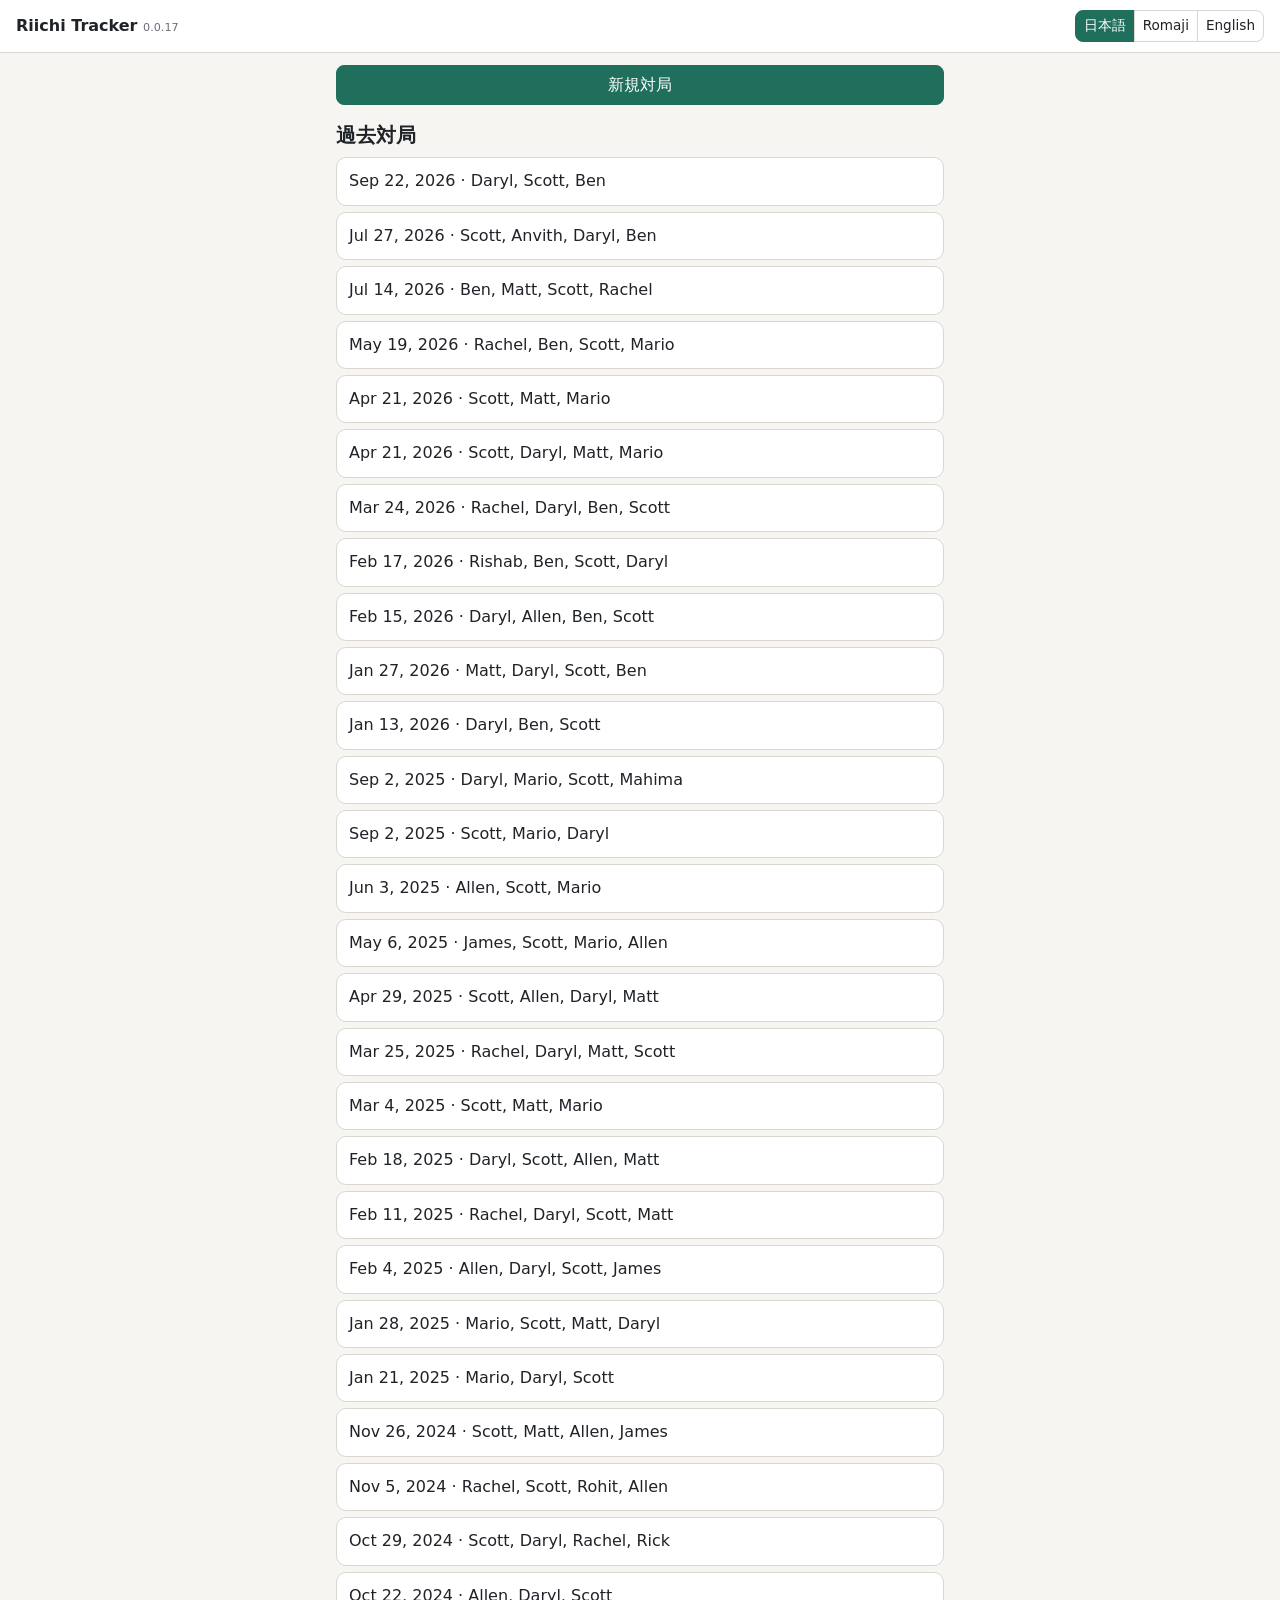
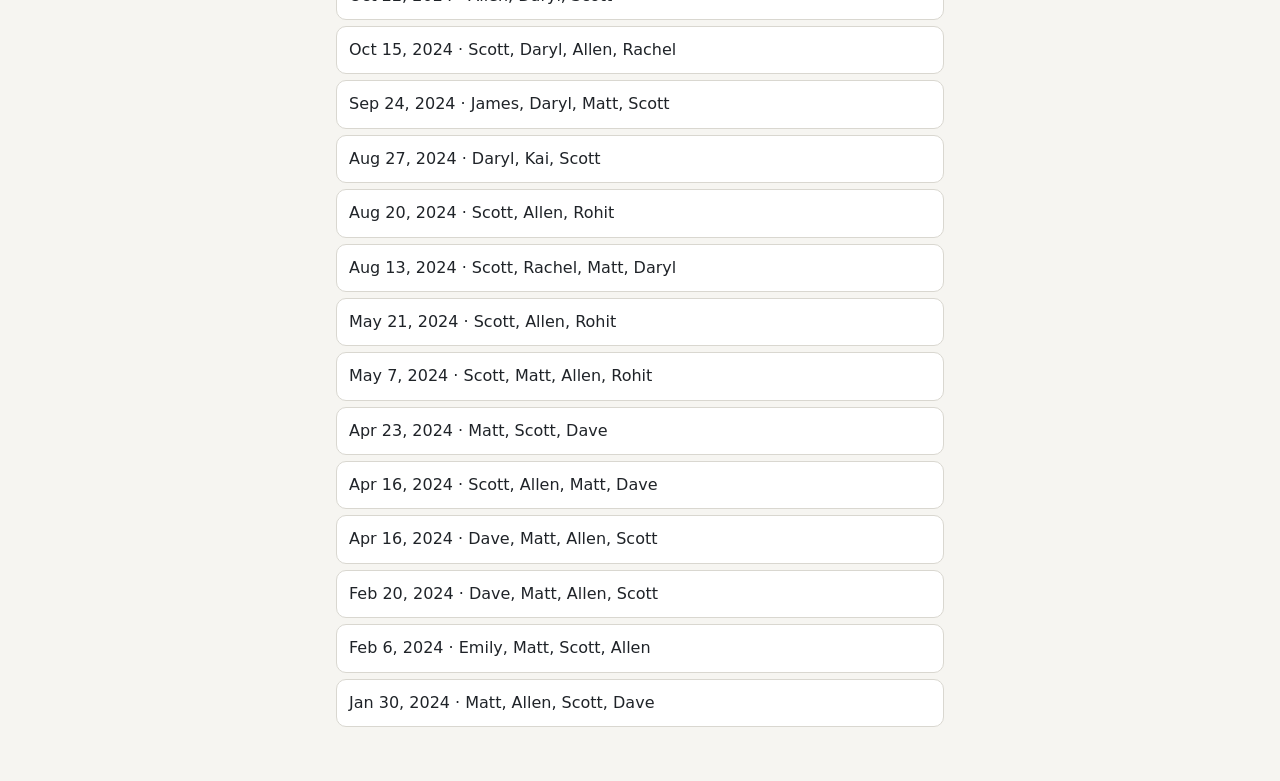
==== index.html @ 2b428d23 "0.0.17: Import past games from MJResults.xlsx" ====
<!DOCTYPE html>
<html lang="en">
<head>
  <meta charset="utf-8">
  <meta name="viewport" content="width=device-width, initial-scale=1">
  <title>Riichi Tracker</title>
  <link rel="stylesheet" href="css/style.css">
</head>
<body>
  <header>
    <a href="#" class="title">Riichi Tracker <span class="version">0.0.17</span></a>
    <div class="language" role="group" aria-label="Language">
      <button data-lang="jp">日本語</button><button data-lang="romaji">Romaji</button><button data-lang="en">English</button>
    </div>
  </header>
  <main id="app"><p class="hint">Loading…</p></main>
  <script type="module" src="js/app.js"></script>
</body>
</html>
---- css/style.css ----
:root {
  --bg: #f6f5f1;
  --card: #ffffff;
  --text: #1f2328;
  --muted: #6a6f76;
  --line: #d9d7d0;
  --accent: #1f6f5c;
  --accent-text: #ffffff;
  --plus: #1a7f37;
  --minus: #c62828;
  --warn-bg: #fff4d6;
  --warn-text: #6b4b00;
  --active: #eceae5;
  --editing: #fdf3c8;
}
@media (prefers-color-scheme: dark) {
  :root {
    --bg: #16181b;
    --card: #202328;
    --text: #e8e6e1;
    --muted: #9a9ea5;
    --line: #363a40;
    --accent: #3fae90;
    --accent-text: #0d1a16;
    --plus: #5cc97a;
    --minus: #ff7b72;
    --warn-bg: #3a3220;
    --warn-text: #f3d68a;
    --active: #2b2f35;
    --editing: #3b3522;
  }
}

* { box-sizing: border-box; }
body { margin: 0; background: var(--bg); color: var(--text); font: 16px/1.4 system-ui, -apple-system, "Hiragino Sans", "Yu Gothic UI", sans-serif; }
header { display: flex; align-items: center; justify-content: space-between; gap: 8px; padding: 10px 16px; border-bottom: 1px solid var(--line); background: var(--card); }
.title { font-weight: 700; color: var(--text); text-decoration: none; }
.title .version { font-size: 0.7rem; font-weight: 400; color: var(--muted); }
main { max-width: 640px; margin: 0 auto; padding: 12px 16px 48px; }
h2 { font-size: 1.25rem; margin: 12px 0 8px; }
h3 { font-size: 1rem; margin: 16px 0 6px; color: var(--muted); }
section { margin-top: 16px; }

button { font: inherit; color: var(--text); background: var(--card); border: 1px solid var(--line); border-radius: 8px; padding: 8px 12px; min-height: 40px; cursor: pointer; }
button.on, button.primary { background: var(--accent); color: var(--accent-text); border-color: var(--accent); }
button:disabled { opacity: 0.45; cursor: default; }
button.small { min-height: 32px; padding: 4px 10px; font-size: 0.9rem; }
button.danger { color: var(--minus); }
button.wide { width: 100%; }
.language button { min-height: 32px; padding: 4px 8px; font-size: 0.85rem; border-radius: 0; margin-left: -1px; }
.language button:first-child { border-radius: 8px 0 0 8px; }
.language button:last-child { border-radius: 0 8px 8px 0; }

input, select, textarea { font: inherit; color: var(--text); background: var(--card); border: 1px solid var(--line); border-radius: 8px; padding: 8px; min-height: 40px; }
input[type="checkbox"] { min-height: 0; width: 20px; height: 20px; }
.field { display: flex; align-items: center; gap: 10px; margin: 8px 0; }
.field > span:first-child { min-width: 72px; color: var(--muted); }
.field input:not([type="checkbox"]), .field select { flex: 1; min-width: 0; }
.field.column { flex-direction: column; align-items: stretch; }
.field.column textarea { width: 100%; }
.check { display: flex; align-items: center; gap: 10px; margin: 10px 0; }
.uma { display: flex; gap: 6px; flex: 1; min-width: 0; }
.uma input { width: 100%; min-width: 0; }
.row { display: flex; gap: 8px; flex-wrap: wrap; margin-top: 12px; }
.row > button { flex: 1; }
.seg { display: flex; flex-wrap: wrap; gap: 6px; flex: 1; }
.seg button { flex: 1 1 auto; }
.title-row { display: flex; align-items: center; justify-content: space-between; gap: 8px; }
.title-row input { min-height: 34px; padding: 4px 8px; }
.row.toggles { margin: 8px 0; }
.shelf { border-top: 1px solid var(--line); border-bottom: 1px solid var(--line); margin: 12px 0; padding: 2px 0; }
.shelf .check input { flex-shrink: 0; }
.shelf .check small { display: block; color: var(--muted); font-size: 0.8rem; }
.shelf summary { cursor: pointer; padding: 8px 0; color: var(--muted); font-weight: 600; }
/* Setup form: a label column and input columns, so every box lines up. */
.setup-grid { display: grid; grid-template-columns: 3.6em 1fr 3.6em 1fr; gap: 6px 8px; align-items: center; }
.setup-grid > span { color: var(--muted); font-size: 0.9rem; }
.setup-grid .wide { grid-column: 2 / -1; }
.setup-grid input { min-width: 0; width: 100%; min-height: 34px; padding: 4px 8px; }
.setup-grid hr { grid-column: 1 / -1; width: 100%; border: none; border-top: 1px solid var(--line); margin: 6px 0; }
.row.toggles .seg { flex-wrap: nowrap; gap: 4px; }
.row.toggles button { white-space: nowrap; padding: 8px 6px; font-size: 0.9rem; }

.card { background: var(--card); border: 1px solid var(--line); border-radius: 12px; padding: 12px; margin: 12px 0; }
.hint { color: var(--muted); font-size: 0.9rem; }
.error { color: var(--minus); min-height: 1em; }
.warning { background: var(--warn-bg); color: var(--warn-text); border-radius: 8px; padding: 10px 12px; }
.banner { display: flex; align-items: center; justify-content: space-between; gap: 8px; background: var(--warn-bg); color: var(--warn-text); border-radius: 8px; padding: 8px 12px; margin: 8px 0; }

.round { display: flex; align-items: center; gap: 10px; font-size: 1.4rem; }
.sticks { display: inline-flex; align-items: center; gap: 4px; font-size: 1rem; color: var(--muted); }
.sticks svg rect { fill: #ffffff; stroke: var(--muted); }

.num { text-align: right; font-variant-numeric: tabular-nums; white-space: nowrap; }
.tiles { display: flex; gap: 6px; }
.tile { flex: 1 1 0; min-width: 0; display: flex; flex-direction: column; gap: 4px; background: color-mix(in srgb, var(--tint) 16%, var(--card)); border: 1px solid var(--line); border-radius: 12px; padding: 8px 6px; }
.tile.highlight { border-color: var(--accent); border-width: 2px; padding: 7px 5px; }
.tile-top { display: flex; justify-content: space-between; align-items: baseline; gap: 4px; font-size: 0.8rem; }
.tile .corner { color: var(--muted); flex-shrink: 0; font-size: 1rem; }
.tile.highlight .corner { color: var(--accent); font-weight: 700; }
.tile-name { font-weight: 600; min-width: 0; overflow: hidden; text-overflow: ellipsis; white-space: nowrap; }
.tile-score { text-align: center; font-size: clamp(1rem, 5vw, 1.6rem); font-weight: 700; font-variant-numeric: tabular-nums; padding: 6px 0; }
.tile-points { text-align: center; font-size: 1.05rem; font-variant-numeric: tabular-nums; }
.plus { color: var(--plus); }
.minus { color: var(--minus); }

ul.games { list-style: none; padding: 0; margin: 0; }
ul.games li a { display: block; padding: 12px; margin: 6px 0; background: var(--card); border: 1px solid var(--line); border-radius: 10px; color: var(--text); text-decoration: none; }

/* Round table: round, winner strip, one column per player. */
table.rounds { width: 100%; border-collapse: collapse; table-layout: fixed; margin: 12px 0; background: var(--card); border: 1px solid var(--line); }
.rounds th, .rounds td { border-bottom: 1px solid var(--line); padding: 6px 2px; text-align: center; vertical-align: middle; }
.rounds thead th { font-size: 0.85rem; overflow: hidden; text-overflow: ellipsis; white-space: nowrap; }
.rounds .rc { width: 3.4em; font-size: 0.85rem; white-space: nowrap; }
.rounds tbody .rc[data-action] { color: var(--accent); cursor: pointer; }
.rounds .strip { width: 6px; padding: 0; }
.rounds td.pc + td.pc { border-left: 1px solid var(--line); }
.rounds svg { width: 28px; height: auto; display: inline-block; vertical-align: middle; }
.rounds svg rect { fill: #ffffff; stroke: var(--muted); }
.rounds .sticks { display: flex; justify-content: center; font-size: 0.75rem; font-weight: 400; gap: 2px; }
.pc .main { font-size: clamp(0.85rem, 3.8vw, 1.1rem); font-weight: 700; font-variant-numeric: tabular-nums; }
.pc .main:not(.plus):not(.minus) { color: var(--muted); font-weight: 400; }
.pc .main.word { font-size: 0.8rem; }
.pc .stk { display: flex; justify-content: center; align-items: center; gap: 3px; font-size: 0.75rem; font-variant-numeric: tabular-nums; }
.pc .stk svg { width: 18px; }

/* Entry row: tap a player's cell to pick them; the riichi toggle sits at the bottom of each cell. */
.entry-row > *, .controls td { background: var(--active); }
.entry-row.editing > *, .controls.editing td { background: var(--editing); }
.entry-row > * { border-top: 2px solid var(--accent); vertical-align: top; }
.pc.tap { cursor: pointer; }
/* The tap area above the riichi toggle, so picking a player doesn't hit the toggle. */
.pc .pick { min-height: 3.6em; }
.pc.win { box-shadow: inset 0 0 0 2px var(--accent); }
.pc.lose { box-shadow: inset 0 0 0 2px var(--minus); }
.pc .tag { font-size: 0.75rem; font-weight: 700; }
.pc.win .tag { color: var(--accent); }
.pc.lose .tag { color: var(--minus); }
button.riichi-toggle { width: 100%; min-height: 30px; margin-top: 4px; padding: 2px; line-height: 0; }
.rounds button.riichi-toggle svg { width: 40px; }
.controls td { text-align: left; padding: 8px; }
.controls .seg { margin-top: 6px; }
.controls .hint { margin: 8px 0 0; }
.value-row { display: flex; flex-wrap: wrap; justify-content: center; align-items: center; gap: 8px 16px; margin-top: 8px; }
.value-row .group { display: flex; flex-wrap: wrap; justify-content: center; align-items: center; gap: 8px; }
.value-row button, .value-row .muted { white-space: nowrap; }
.hint.center { text-align: center; }
.num-field { display: flex; align-items: center; gap: 4px; color: var(--muted); }
.num-field input { width: 3.5em; text-align: center; font-size: 1.1rem; }
.num-field.faded { opacity: 0.45; }
.value-row .muted { color: var(--muted); }
.value-row select { min-width: 0; }

/* Hand entry screen: covers the game screen while a win is entered. */
body.locked { overflow: hidden; }
.overlay { position: fixed; inset: 0; z-index: 10; overflow-y: auto; background: var(--bg); }
.sheet { max-width: 640px; margin: 0 auto; padding: 12px 16px 32px; --tile: min(calc((100vw - 64px) / 15), 36px); }
.sheet-head { display: flex; align-items: center; justify-content: space-between; gap: 8px; margin: 4px 0 10px; }
.sheet-head p { margin: 0; min-width: 0; }
.sheet .tabs { flex: 0 0 auto; flex-wrap: nowrap; gap: 0; }
.sheet .tabs button { border-radius: 0; margin-left: -1px; white-space: nowrap; }
.sheet .tabs button:first-child { border-radius: 8px 0 0 8px; margin-left: 0; }
.sheet .tabs button:last-child { border-radius: 0 8px 8px 0; }
.sheet .hint, .sheet .error { margin: 8px 0; }
.sheet .error.center { text-align: center; }

/* A tile picture: the tile face on the tile front. */
.mj { display: inline-block; width: var(--tile); aspect-ratio: 3 / 4; min-height: 0; padding: 0; margin: 0; border: none; border-radius: 3px;
  background: #fbfaf6 url(../tiles/Front.svg) center / 100% 100% no-repeat; box-shadow: 0 0 0 1px #b9b5aa; line-height: 0; flex: none;
  user-select: none; -webkit-user-select: none; -webkit-touch-callout: none; touch-action: manipulation; }
.mj img { pointer-events: none; }
.mj.back { background: #1f5c3a; box-shadow: 0 0 0 1px #143d27; }
.mj img { width: 100%; height: 100%; object-fit: contain; }
button.mj:disabled { opacity: 0.25; }
button.mj.faded { opacity: 0.35; }
.hand-row { display: flex; flex-wrap: wrap; align-items: flex-end; gap: 4px 2px; min-height: calc(var(--tile) * 4 / 3); margin: 6px 0; }
.win-gap { width: calc(var(--tile) / 2); }
.meld { display: inline-flex; align-items: flex-end; gap: 1px; margin-right: 10px; }
.meld button.x { min-height: 0; padding: 2px 6px; margin-left: 4px; font-size: 0.8rem; align-self: center; }
.ind-row { display: flex; flex-wrap: wrap; align-items: center; gap: 4px 16px; min-height: calc(var(--tile) * 4 / 3 + 4px); margin: 4px 0; }
.ind { display: inline-flex; align-items: center; gap: 2px; }
.ind-row button.small { min-width: 36px; margin-right: 4px; }
.ind-row .muted { color: var(--muted); font-size: 0.85rem; margin-right: 6px; }
.ind-row > span:not([class]) { min-width: 1.5em; text-align: center; }
.sheet .modes { display: flex; flex-wrap: wrap; justify-content: center; gap: 4px; margin: 10px 0 6px; }
.sheet .modes button { flex: 0 1 auto; padding: 6px 12px; }
.sheet .toggles { display: grid; grid-template-columns: repeat(auto-fill, minmax(8.5em, 1fr)); gap: 4px; margin: 10px 0 6px; }
.sheet .modes button, .sheet .toggles button { min-height: 34px; font-size: 0.9rem; }
.sheet .toggles button { padding: 6px 4px; }
.picker { display: flex; flex-direction: column; gap: 6px; --tile: min(calc((100vw - 76px) / 10), 44px); }
.picker-row { display: flex; justify-content: center; gap: 4px; }
.picker-row .mj:last-child:nth-child(10) { margin-left: 6px; }
ul.yaku { list-style: none; padding: 0; margin: 12px 0 4px; }
ul.yaku li { display: flex; justify-content: space-between; padding: 3px 0; border-bottom: 1px solid var(--line); }
.total { text-align: center; font-weight: 700; margin: 6px 0; }
table.rounds.preview { margin-top: 14px; }
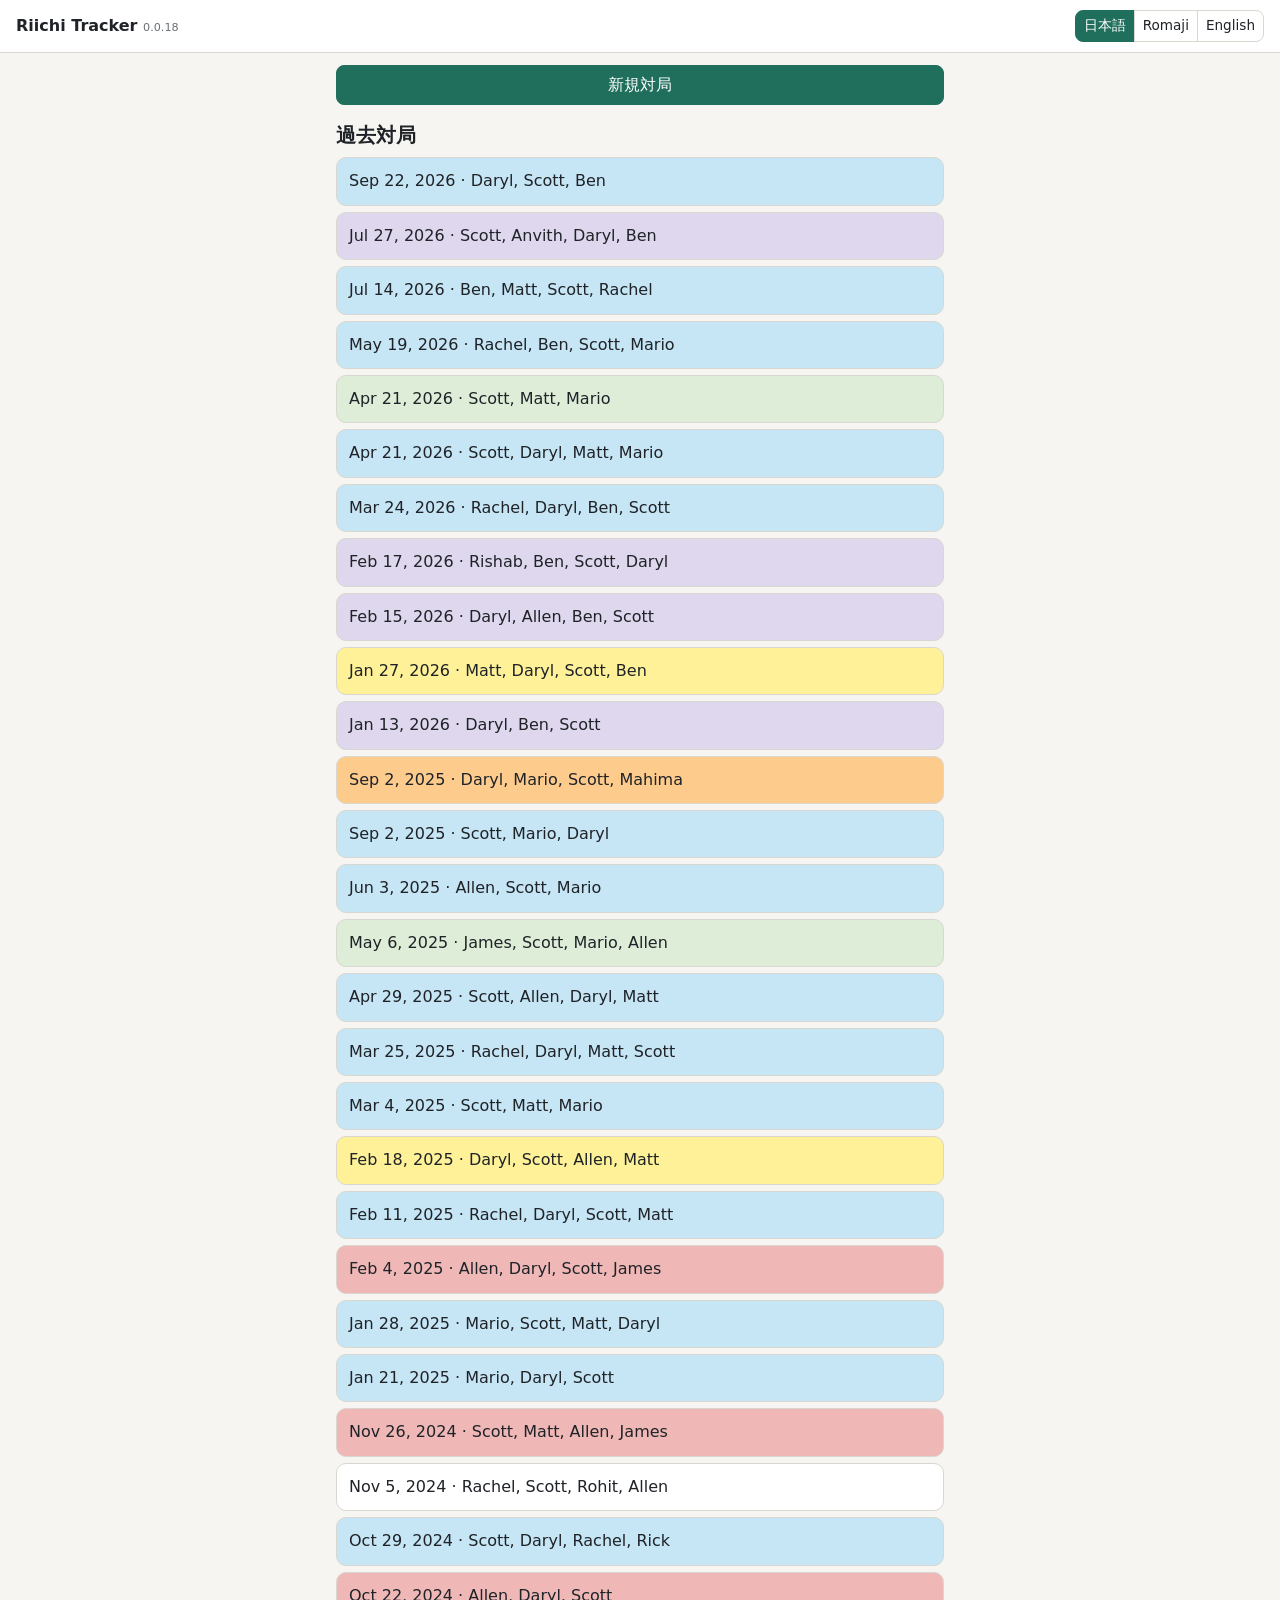
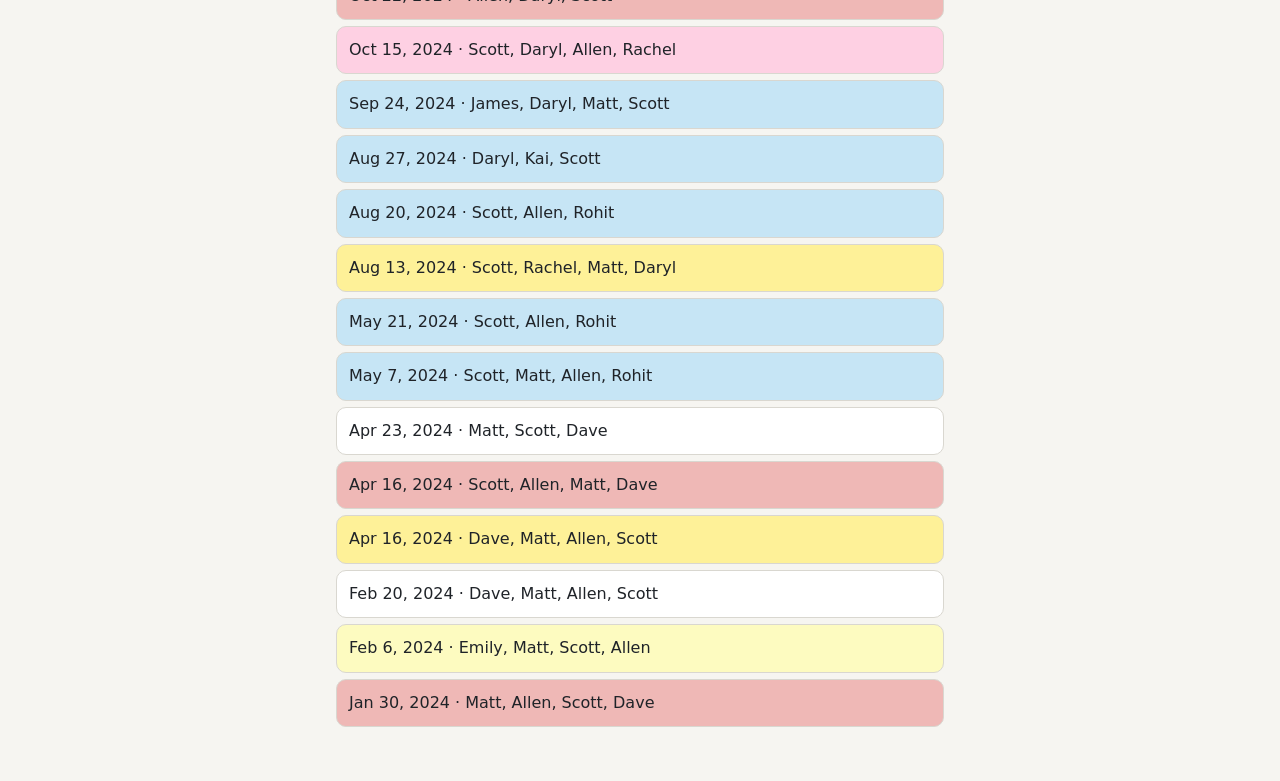
==== commit 7e6a24e5: "0.0.18: Tint past games with the winner's color" ====
--- a/index.html
+++ b/index.html
@@ -8,7 +8,7 @@
 </head>
 <body>
   <header>
-    <a href="#" class="title">Riichi Tracker <span class="version">0.0.17</span></a>
+    <a href="#" class="title">Riichi Tracker <span class="version">0.0.18</span></a>
     <div class="language" role="group" aria-label="Language">
       <button data-lang="jp">日本語</button><button data-lang="romaji">Romaji</button><button data-lang="en">English</button>
     </div>
--- a/css/style.css
+++ b/css/style.css
@@ -105,7 +105,7 @@
 .minus { color: var(--minus); }
 
 ul.games { list-style: none; padding: 0; margin: 0; }
-ul.games li a { display: block; padding: 12px; margin: 6px 0; background: var(--card); border: 1px solid var(--line); border-radius: 10px; color: var(--text); text-decoration: none; }
+ul.games li a { display: block; padding: 12px; margin: 6px 0; background: color-mix(in srgb, var(--tint, var(--card)) var(--mix, 0%), var(--card)); border: 1px solid var(--line); border-radius: 10px; color: var(--text); text-decoration: none; }
 
 /* Round table: round, winner strip, one column per player. */
 table.rounds { width: 100%; border-collapse: collapse; table-layout: fixed; margin: 12px 0; background: var(--card); border: 1px solid var(--line); }
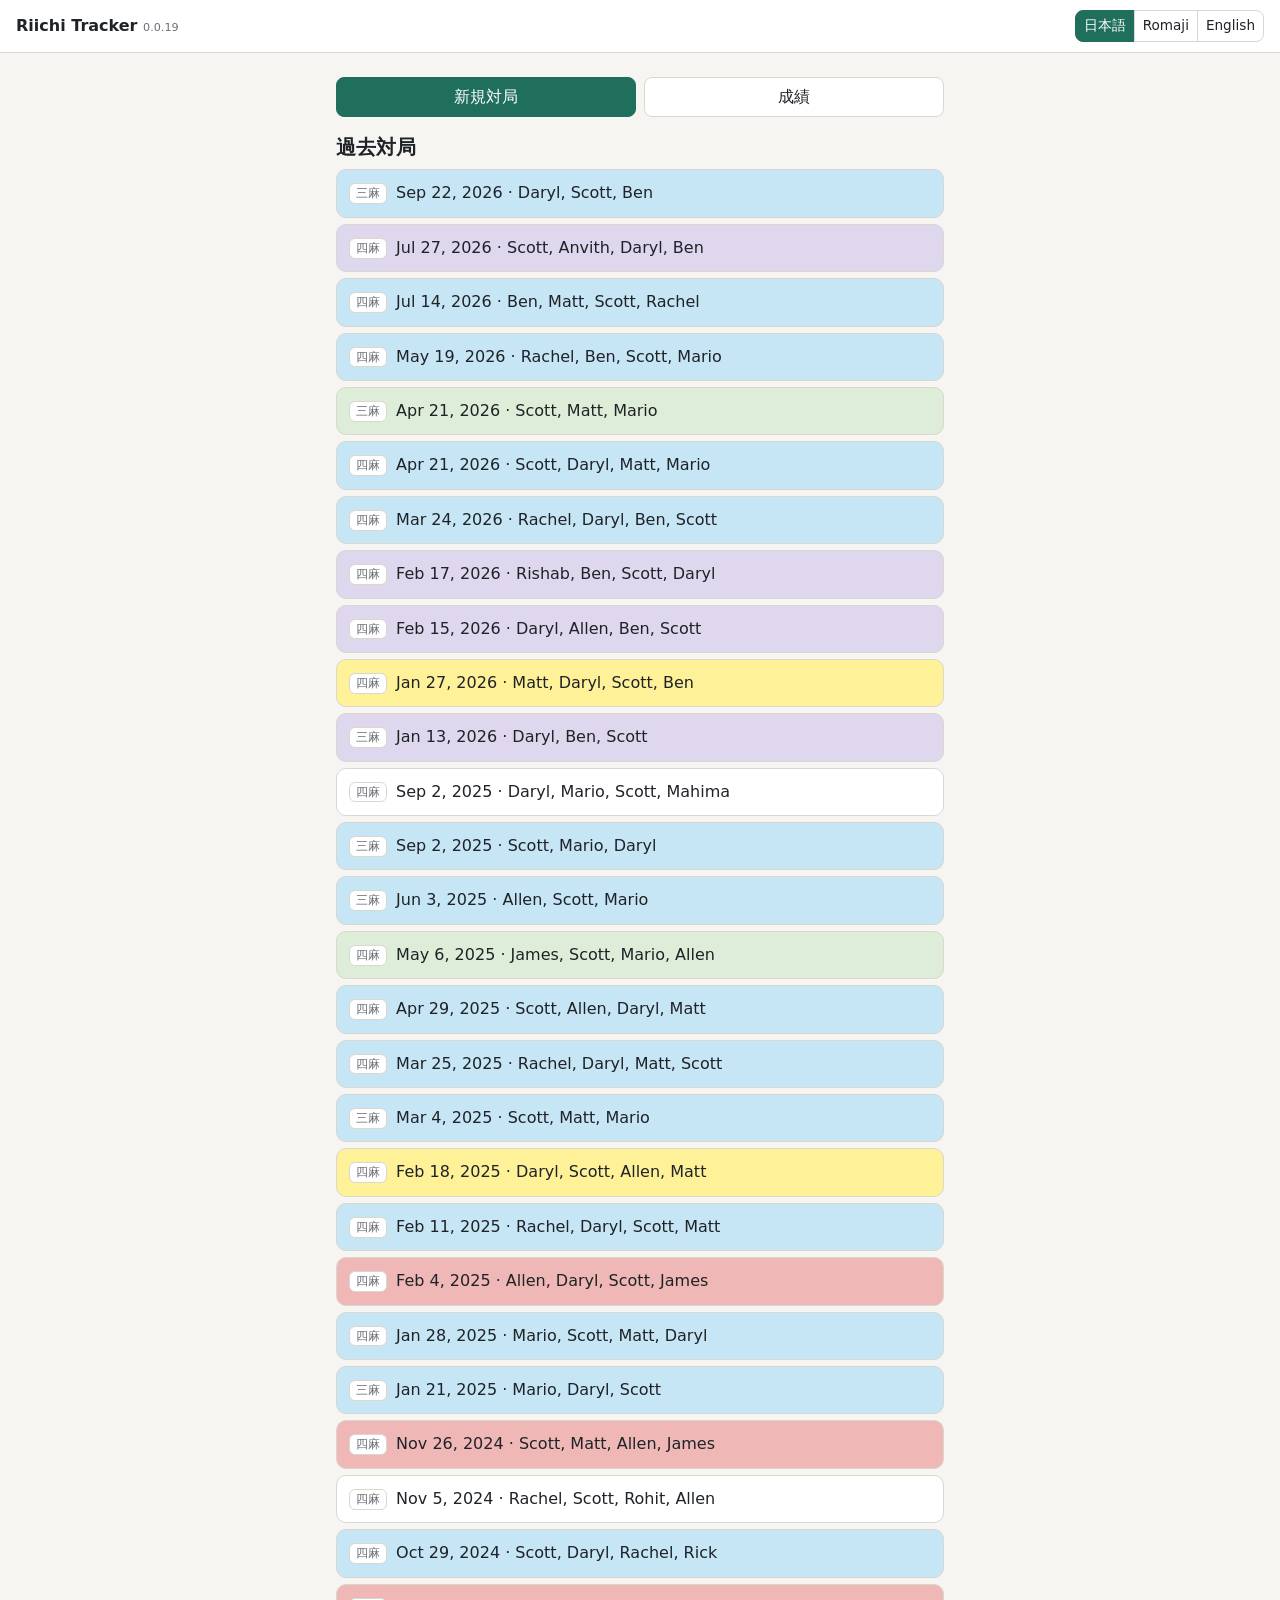
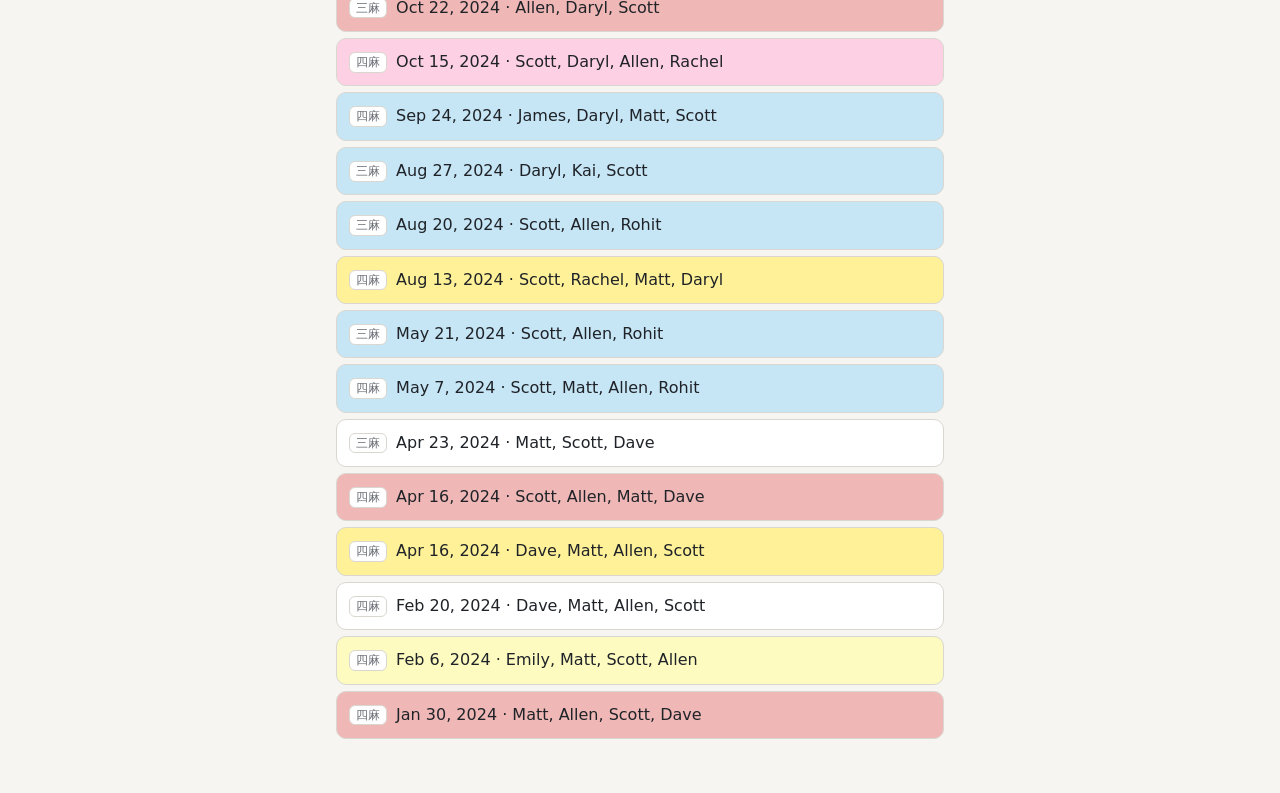
==== commit afffc0e9: "0.0.19: Stats page, player pages, top bar with back, and 3P/4P game tags" ====
--- a/index.html
+++ b/index.html
@@ -8,7 +8,7 @@
 </head>
 <body>
   <header>
-    <a href="#" class="title">Riichi Tracker <span class="version">0.0.18</span></a>
+    <a href="#" class="title">Riichi Tracker <span class="version">0.0.19</span></a>
     <div class="language" role="group" aria-label="Language">
       <button data-lang="jp">日本語</button><button data-lang="romaji">Romaji</button><button data-lang="en">English</button>
     </div>
--- a/css/style.css
+++ b/css/style.css
@@ -65,8 +65,12 @@
 .row > button { flex: 1; }
 .seg { display: flex; flex-wrap: wrap; gap: 6px; flex: 1; }
 .seg button { flex: 1 1 auto; }
-.title-row { display: flex; align-items: center; justify-content: space-between; gap: 8px; }
-.title-row input { min-height: 34px; padding: 4px 8px; }
+/* Top bar: back on the left, the page title centered. The empty right column keeps the title centered. */
+.topbar { display: grid; grid-template-columns: 1fr auto 1fr; align-items: center; gap: 8px; margin: 4px 0 8px; }
+.topbar h2 { margin: 0; text-align: center; }
+.topbar .back { justify-self: start; color: var(--accent); text-decoration: none; font-weight: 600; white-space: nowrap; padding: 6px 0; }
+.date-row { display: flex; justify-content: flex-end; }
+.date-row input { min-height: 34px; padding: 4px 8px; }
 .row.toggles { margin: 8px 0; }
 .shelf { border-top: 1px solid var(--line); border-bottom: 1px solid var(--line); margin: 12px 0; padding: 2px 0; }
 .shelf .check input { flex-shrink: 0; }
@@ -194,3 +198,27 @@
 ul.yaku li { display: flex; justify-content: space-between; padding: 3px 0; border-bottom: 1px solid var(--line); }
 .total { text-align: center; font-weight: 700; margin: 6px 0; }
 table.rounds.preview { margin-top: 14px; }
+
+/* Game lists: 3P/4P tag before the date. */
+.mode-tag { display: inline-block; font-size: 0.75rem; padding: 1px 6px; margin-right: 4px; border: 1px solid var(--line); border-radius: 6px; background: var(--card); color: var(--muted); vertical-align: 1px; }
+
+/* Stats: filters, the sortable table (scrolls sideways, names stay put), and a player's stat grid. */
+.filters .row { margin-top: 8px; align-items: center; }
+.filters .num-field { font-size: 0.85rem; }
+.filters .num-field input { width: auto; min-height: 34px; padding: 4px 6px; font-size: 0.9rem; }
+.filters input[type="number"] { width: 4em; }
+.table-scroll { overflow-x: auto; margin: 12px 0; border: 1px solid var(--line); border-radius: 8px; background: var(--card); }
+table.stats { border-collapse: collapse; font-variant-numeric: tabular-nums; font-size: 0.9rem; }
+.stats th, .stats td { padding: 6px 8px; border-bottom: 1px solid var(--line); text-align: right; white-space: nowrap; }
+.stats thead th { font-size: 0.75rem; color: var(--muted); font-weight: 600; white-space: normal; min-width: 4.5em; vertical-align: bottom; }
+.stats thead th[data-action] { cursor: pointer; }
+.stats thead th.sorted { color: var(--accent); }
+.stats th:first-child { position: sticky; left: 0; z-index: 1; background: var(--card); text-align: left; }
+.stats small { color: var(--muted); }
+.name-chip { display: inline-block; padding: 2px 8px; border-radius: 6px; text-decoration: none; font-weight: 600; box-shadow: inset 0 0 0 1px var(--line); }
+.name-chip.big { font-size: 1.2rem; padding: 4px 12px; }
+.stat-grid { display: grid; grid-template-columns: repeat(auto-fill, minmax(8.5em, 1fr)); gap: 6px; }
+.stat-grid > div { display: flex; flex-direction: column; gap: 2px; background: var(--card); border: 1px solid var(--line); border-radius: 8px; padding: 6px 8px; }
+.stat-grid > div > span { font-size: 0.75rem; color: var(--muted); }
+.stat-grid strong { font-size: 1.1rem; font-variant-numeric: tabular-nums; }
+.stat-grid small { font-weight: 400; color: var(--muted); font-size: 0.8rem; }
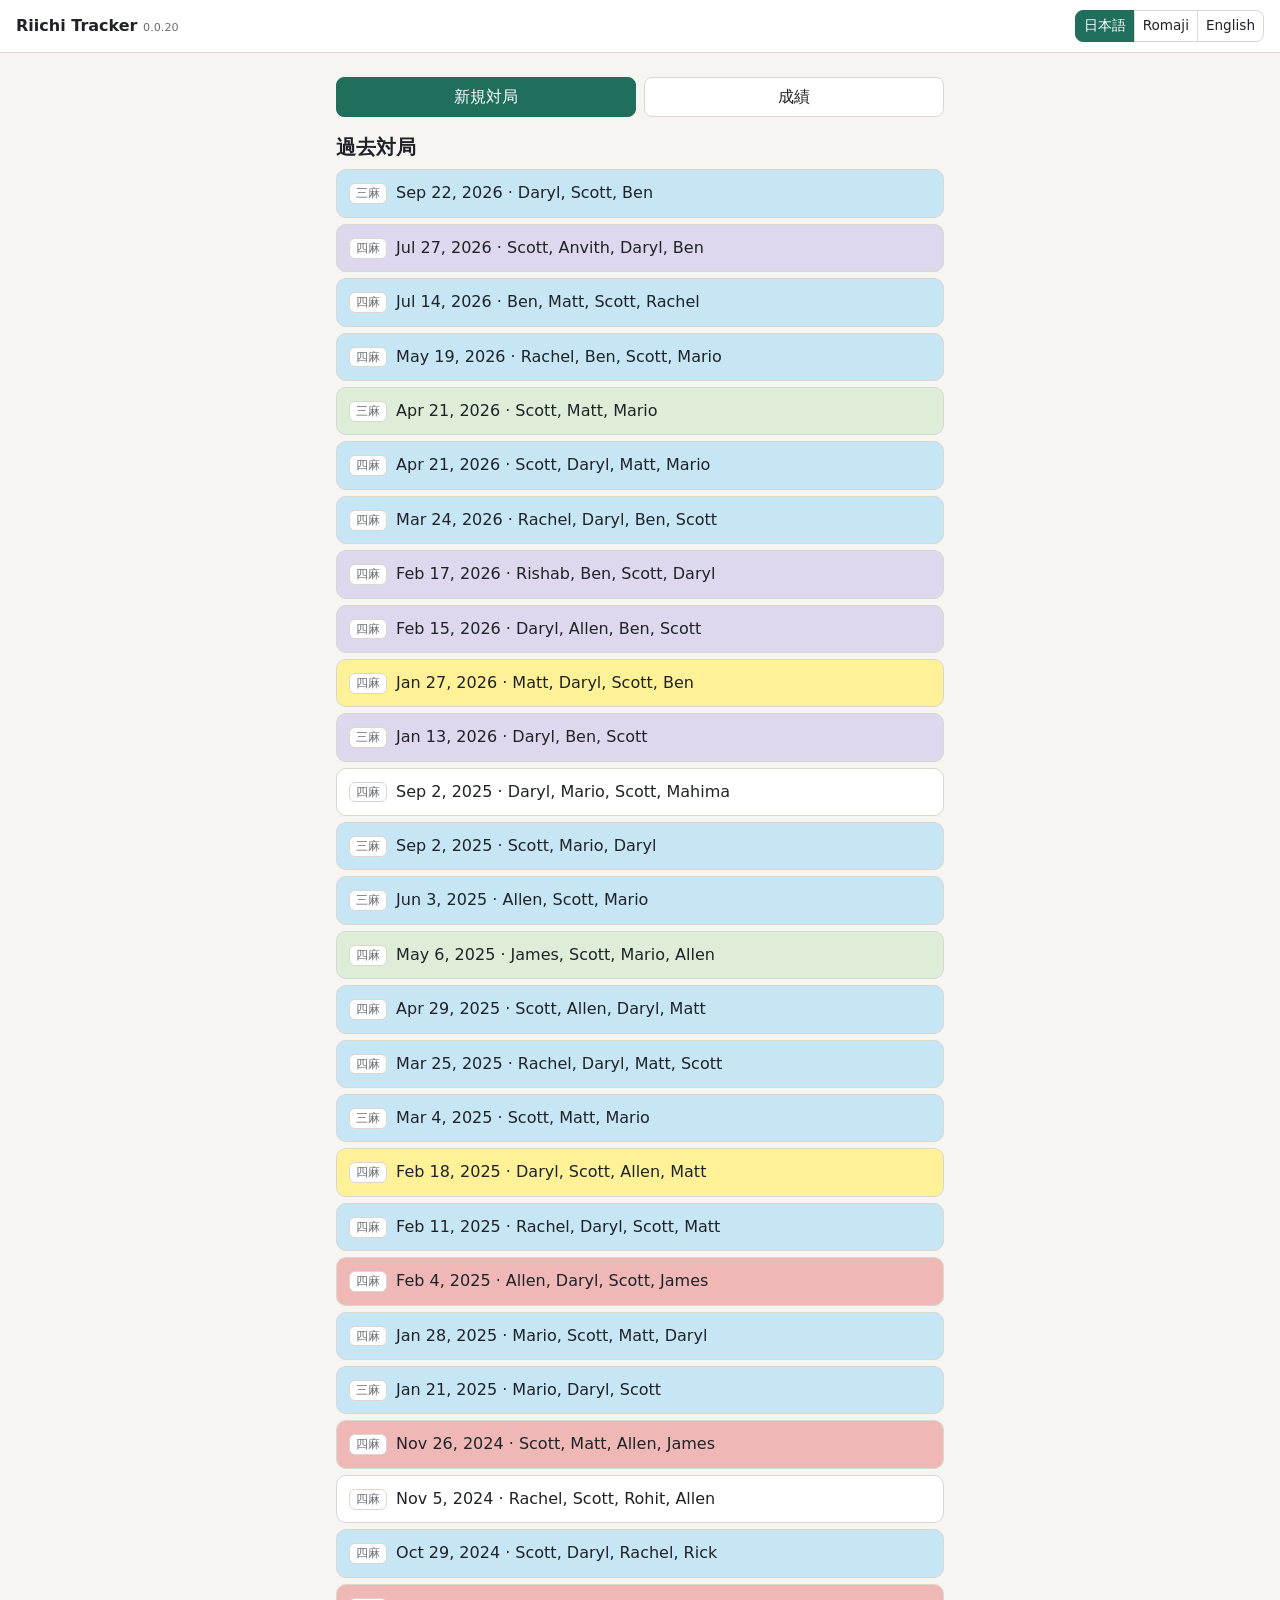
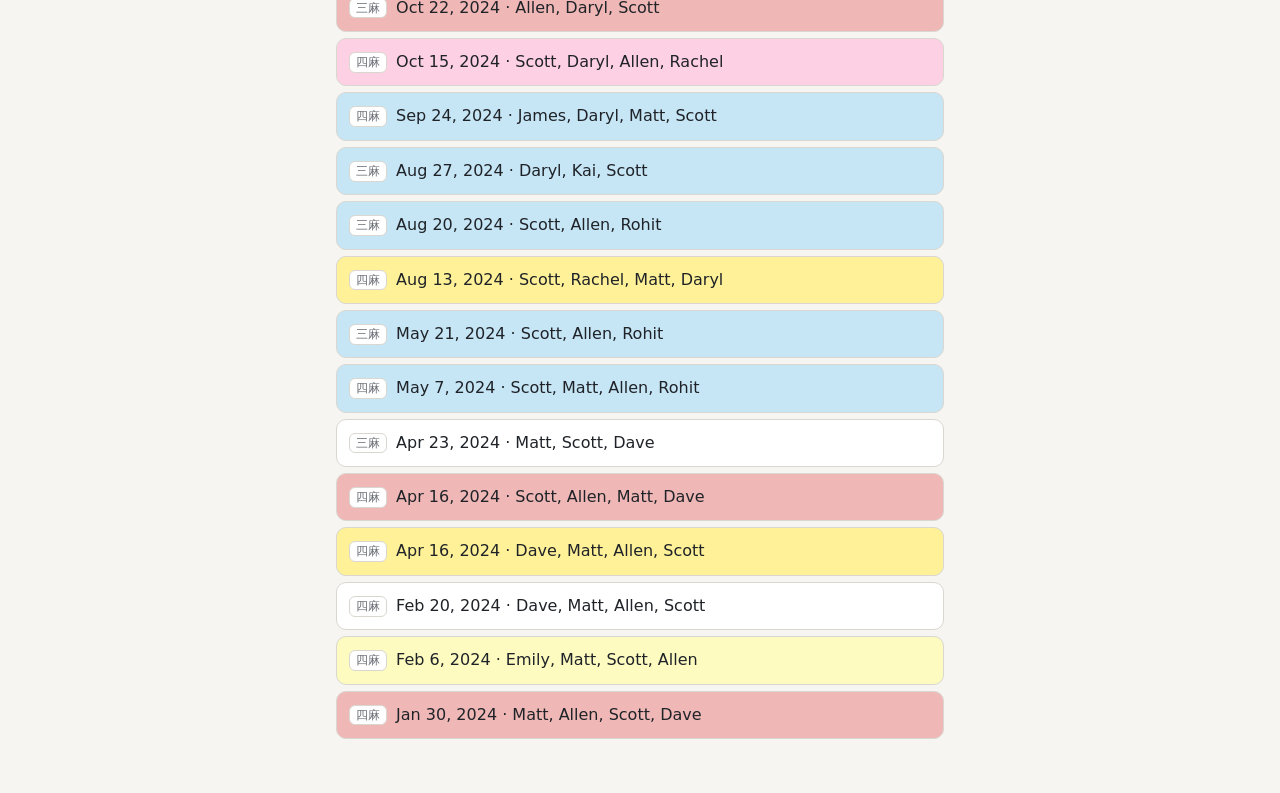
==== commit 38513cdf: "0.0.20: Tsumo rate as share of wins, shorter stat headers, 4P/3P tags in romaji" ====
--- a/index.html
+++ b/index.html
@@ -8,7 +8,7 @@
 </head>
 <body>
   <header>
-    <a href="#" class="title">Riichi Tracker <span class="version">0.0.19</span></a>
+    <a href="#" class="title">Riichi Tracker <span class="version">0.0.20</span></a>
     <div class="language" role="group" aria-label="Language">
       <button data-lang="jp">日本語</button><button data-lang="romaji">Romaji</button><button data-lang="en">English</button>
     </div>
--- a/css/style.css
+++ b/css/style.css
@@ -210,7 +210,8 @@
 .table-scroll { overflow-x: auto; margin: 12px 0; border: 1px solid var(--line); border-radius: 8px; background: var(--card); }
 table.stats { border-collapse: collapse; font-variant-numeric: tabular-nums; font-size: 0.9rem; }
 .stats th, .stats td { padding: 6px 8px; border-bottom: 1px solid var(--line); text-align: right; white-space: nowrap; }
-.stats thead th { font-size: 0.75rem; color: var(--muted); font-weight: 600; white-space: normal; min-width: 4.5em; vertical-align: bottom; }
+/* keep-all: Japanese headers break only where the label allows it (<wbr>), not mid-word. */
+.stats thead th { font-size: 0.75rem; color: var(--muted); font-weight: 600; white-space: normal; word-break: keep-all; min-width: 4.5em; vertical-align: bottom; }
 .stats thead th[data-action] { cursor: pointer; }
 .stats thead th.sorted { color: var(--accent); }
 .stats th:first-child { position: sticky; left: 0; z-index: 1; background: var(--card); text-align: left; }
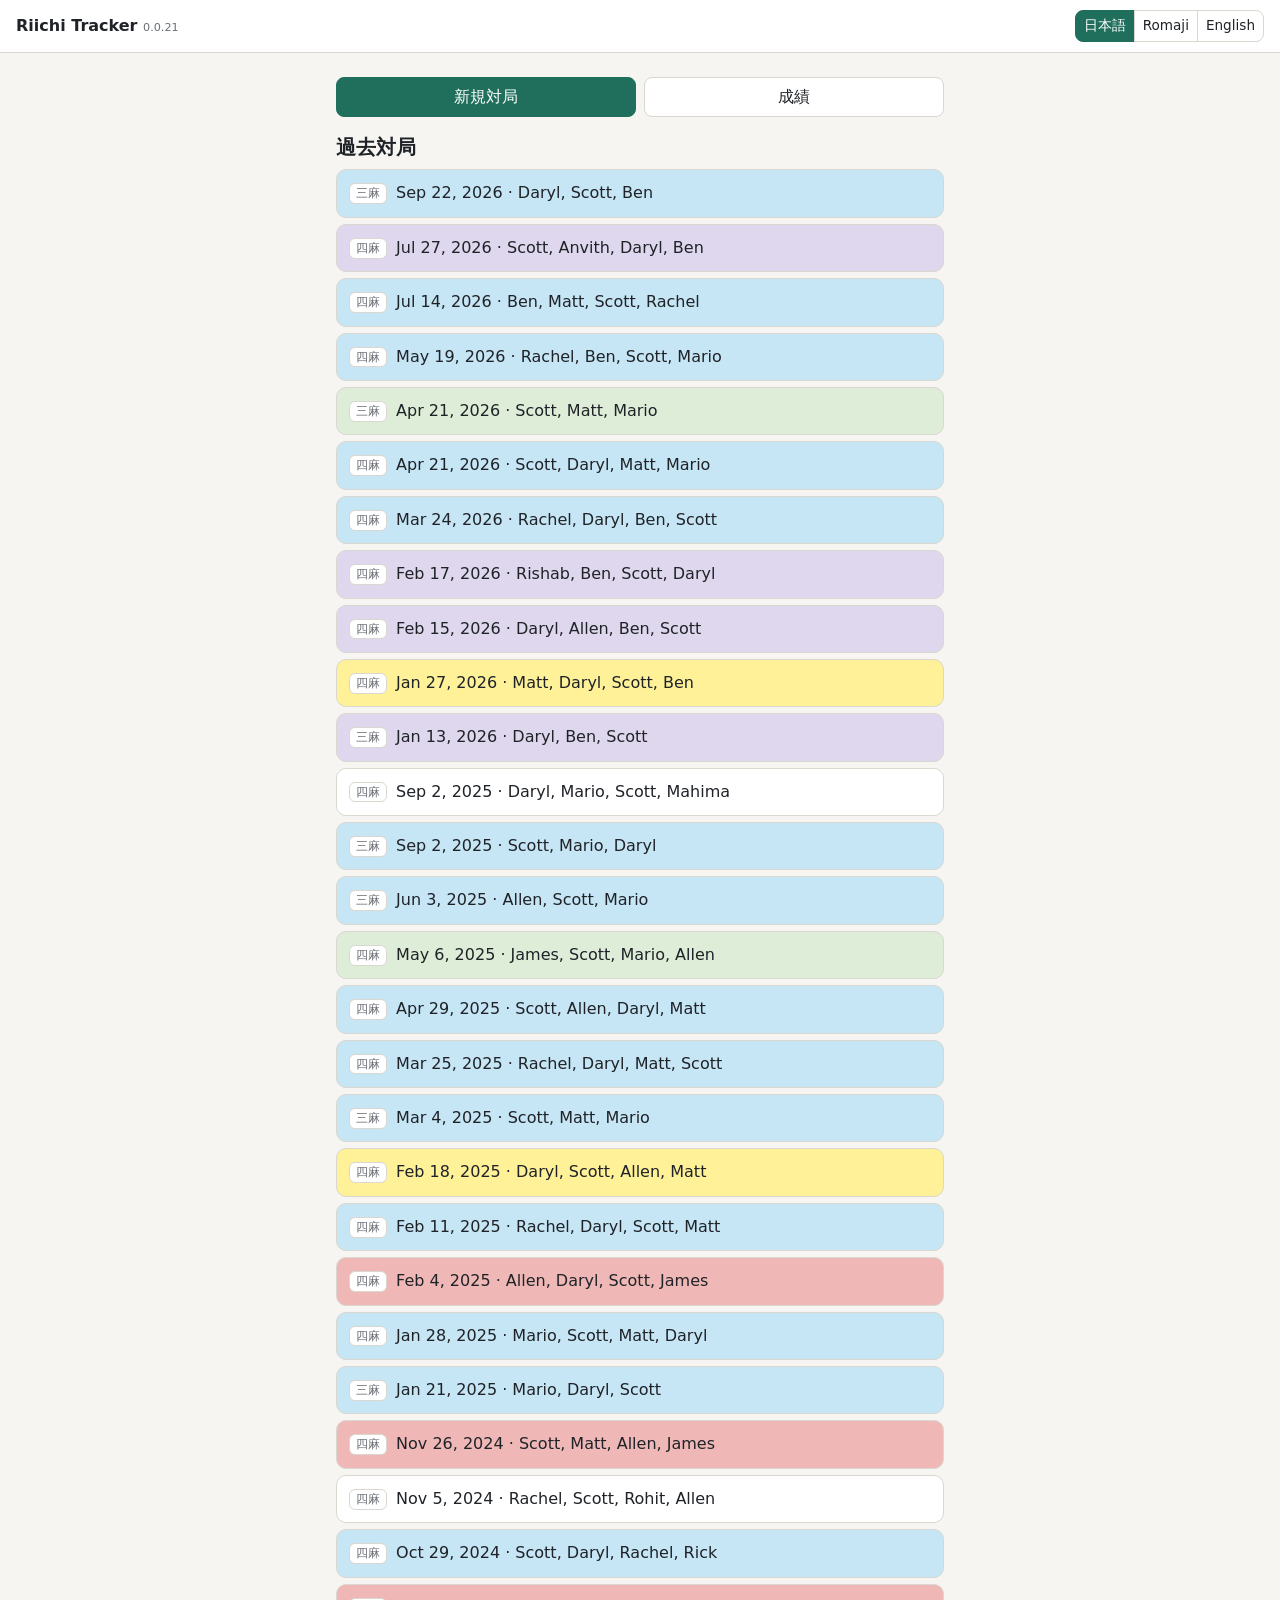
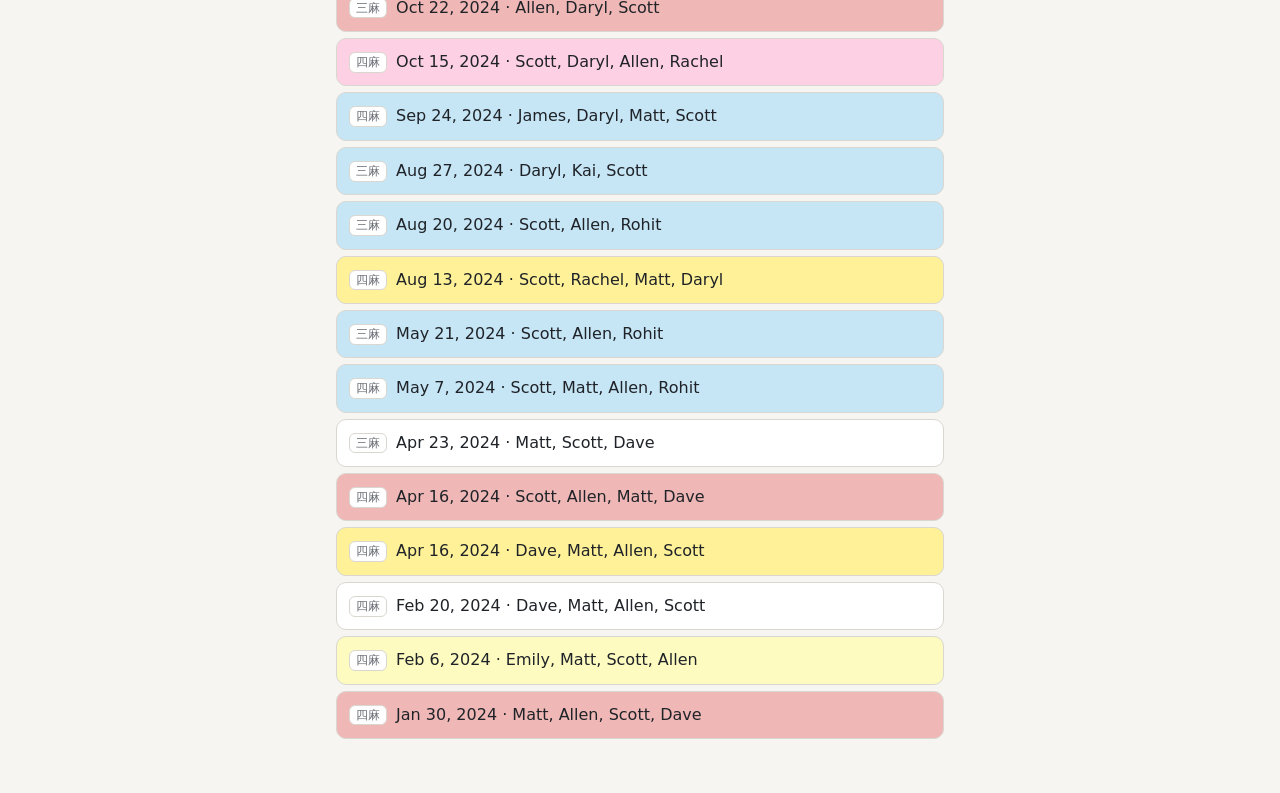
==== commit a315f247: "0.0.21: QR code popup on double-tapping the title" ====
--- a/index.html
+++ b/index.html
@@ -8,7 +8,7 @@
 </head>
 <body>
   <header>
-    <a href="#" class="title">Riichi Tracker <span class="version">0.0.20</span></a>
+    <a href="#" class="title" data-action="title">Riichi Tracker <span class="version">0.0.21</span></a>
     <div class="language" role="group" aria-label="Language">
       <button data-lang="jp">日本語</button><button data-lang="romaji">Romaji</button><button data-lang="en">English</button>
     </div>
--- a/css/style.css
+++ b/css/style.css
@@ -34,7 +34,7 @@
 * { box-sizing: border-box; }
 body { margin: 0; background: var(--bg); color: var(--text); font: 16px/1.4 system-ui, -apple-system, "Hiragino Sans", "Yu Gothic UI", sans-serif; }
 header { display: flex; align-items: center; justify-content: space-between; gap: 8px; padding: 10px 16px; border-bottom: 1px solid var(--line); background: var(--card); }
-.title { font-weight: 700; color: var(--text); text-decoration: none; }
+.title { font-weight: 700; color: var(--text); text-decoration: none; touch-action: manipulation; user-select: none; -webkit-user-select: none; }
 .title .version { font-size: 0.7rem; font-weight: 400; color: var(--muted); }
 main { max-width: 640px; margin: 0 auto; padding: 12px 16px 48px; }
 h2 { font-size: 1.25rem; margin: 12px 0 8px; }
@@ -223,3 +223,8 @@
 .stat-grid > div > span { font-size: 0.75rem; color: var(--muted); }
 .stat-grid strong { font-size: 1.1rem; font-variant-numeric: tabular-nums; }
 .stat-grid small { font-weight: 400; color: var(--muted); font-size: 0.8rem; }
+
+/* QR code popup: the code large in the middle, the address under it. Tapping anywhere closes it. */
+.qr-pop { position: fixed; inset: 0; z-index: 20; display: flex; flex-direction: column; align-items: center; justify-content: center; gap: 12px; background: rgba(0, 0, 0, 0.7); cursor: pointer; }
+.qr-pop img { width: min(80vw, 360px); height: auto; border-radius: 12px; background: #ffffff; }
+.qr-pop p { margin: 0 16px; color: #ffffff; font-size: 0.9rem; text-align: center; word-break: break-all; }
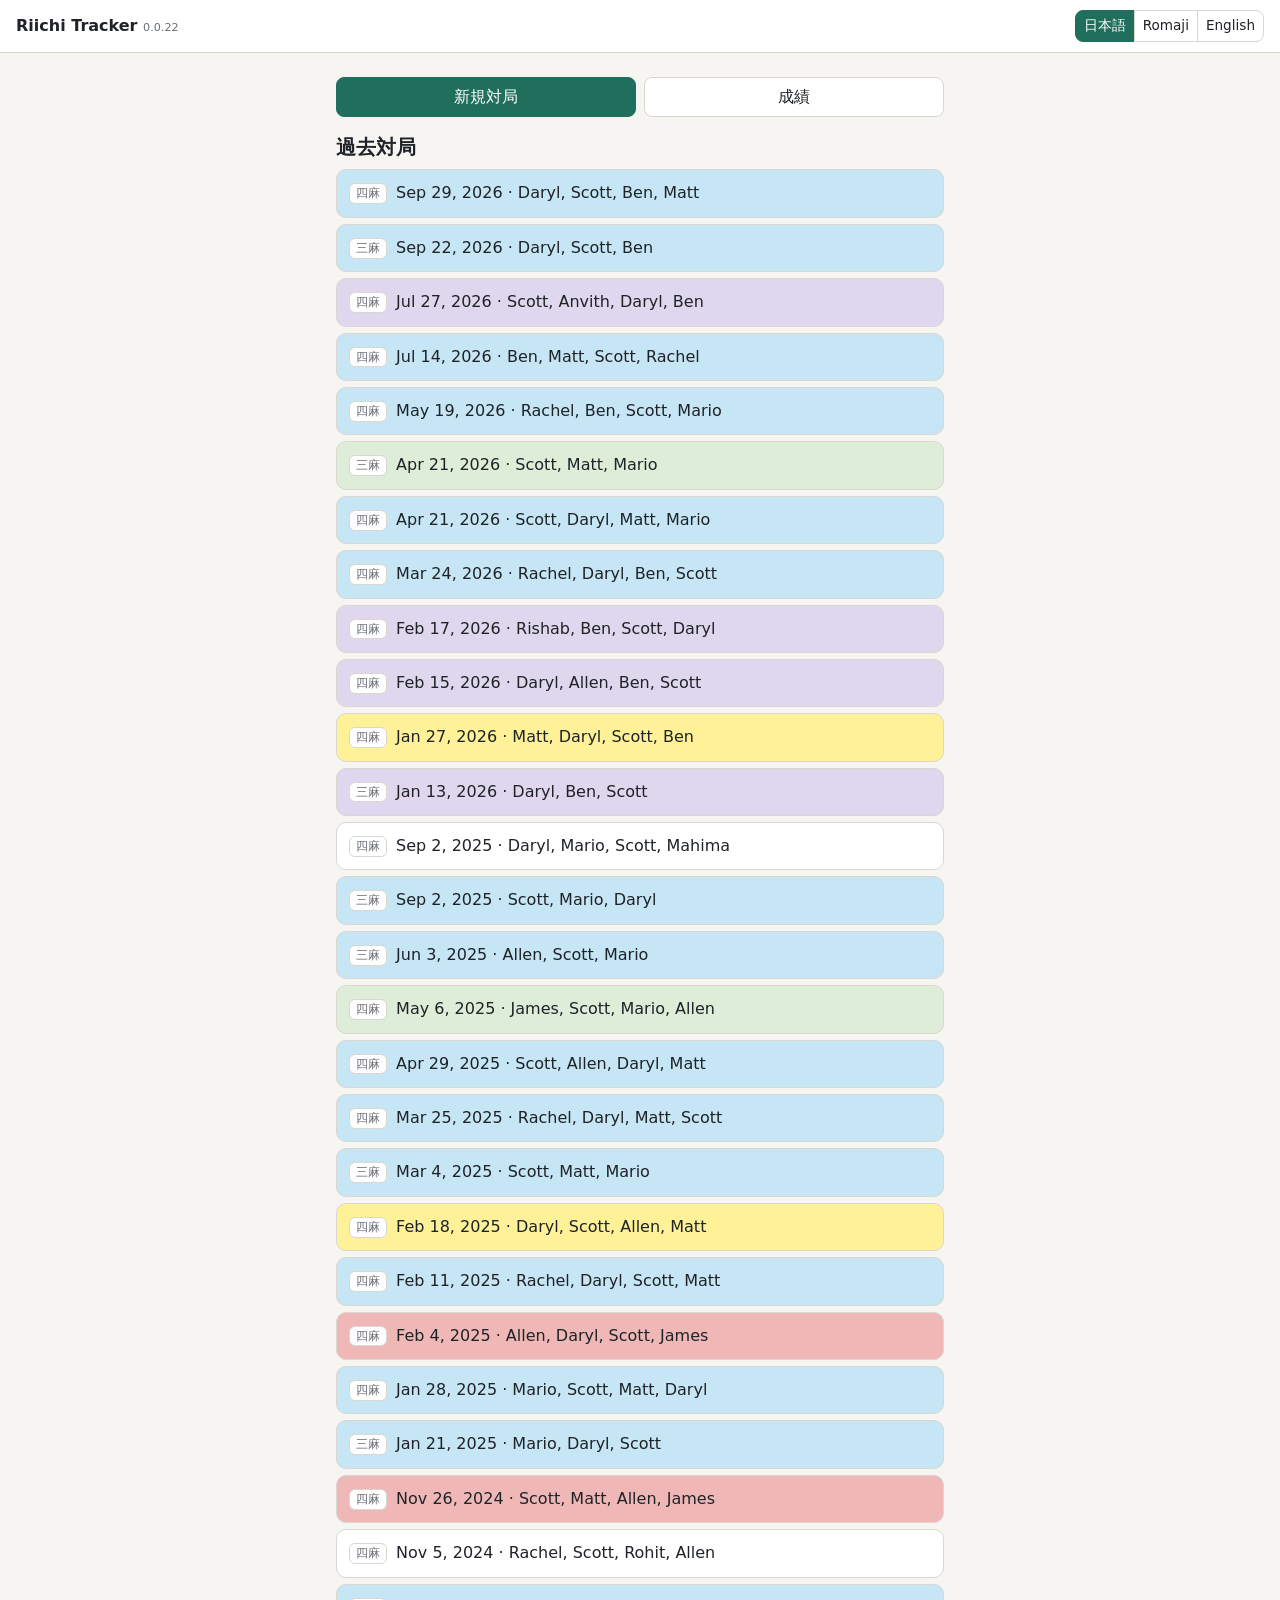
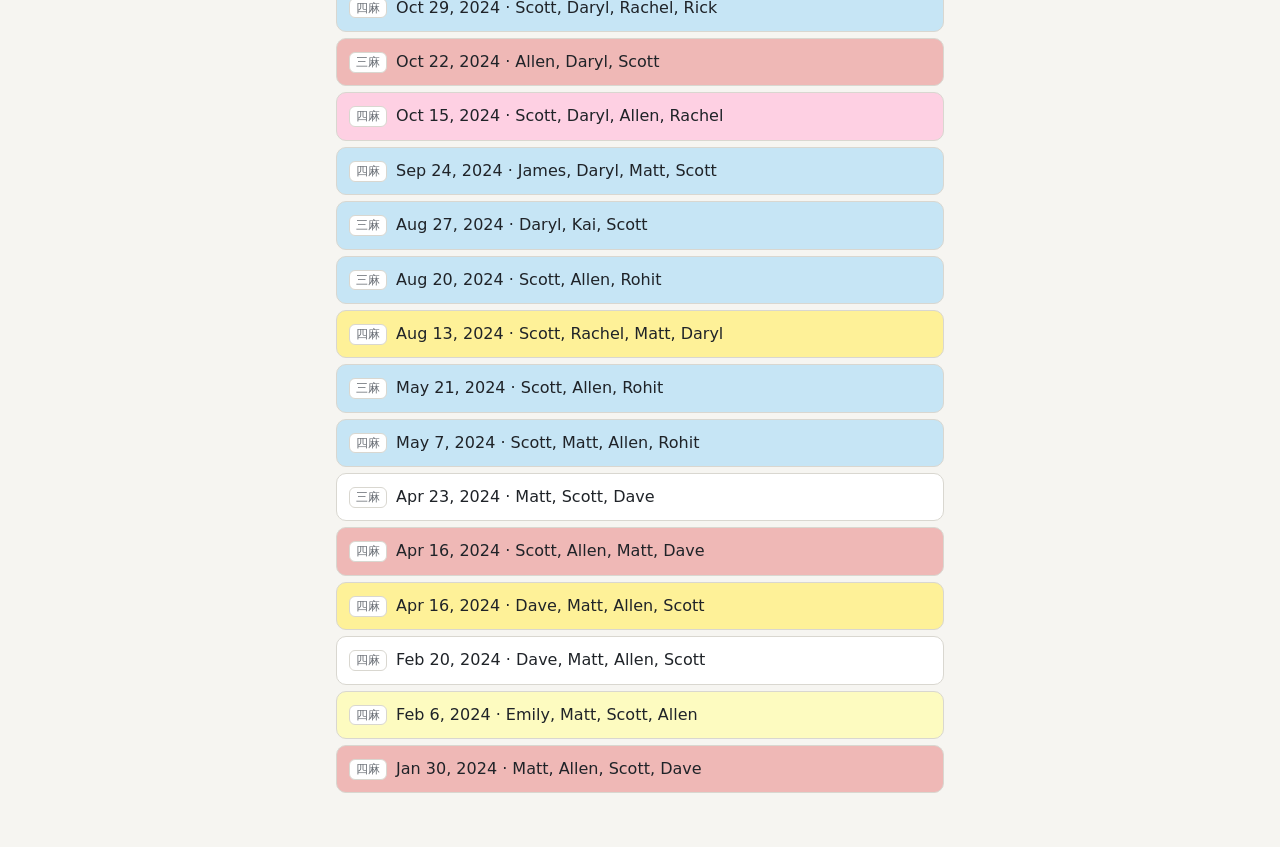
==== commit a996ad02: "0.0.22: meld modes stay selected; removing dora/ura closes the gap; add latest game" ====
--- a/index.html
+++ b/index.html
@@ -8,7 +8,7 @@
 </head>
 <body>
   <header>
-    <a href="#" class="title" data-action="title">Riichi Tracker <span class="version">0.0.21</span></a>
+    <a href="#" class="title" data-action="title">Riichi Tracker <span class="version">0.0.22</span></a>
     <div class="language" role="group" aria-label="Language">
       <button data-lang="jp">日本語</button><button data-lang="romaji">Romaji</button><button data-lang="en">English</button>
     </div>
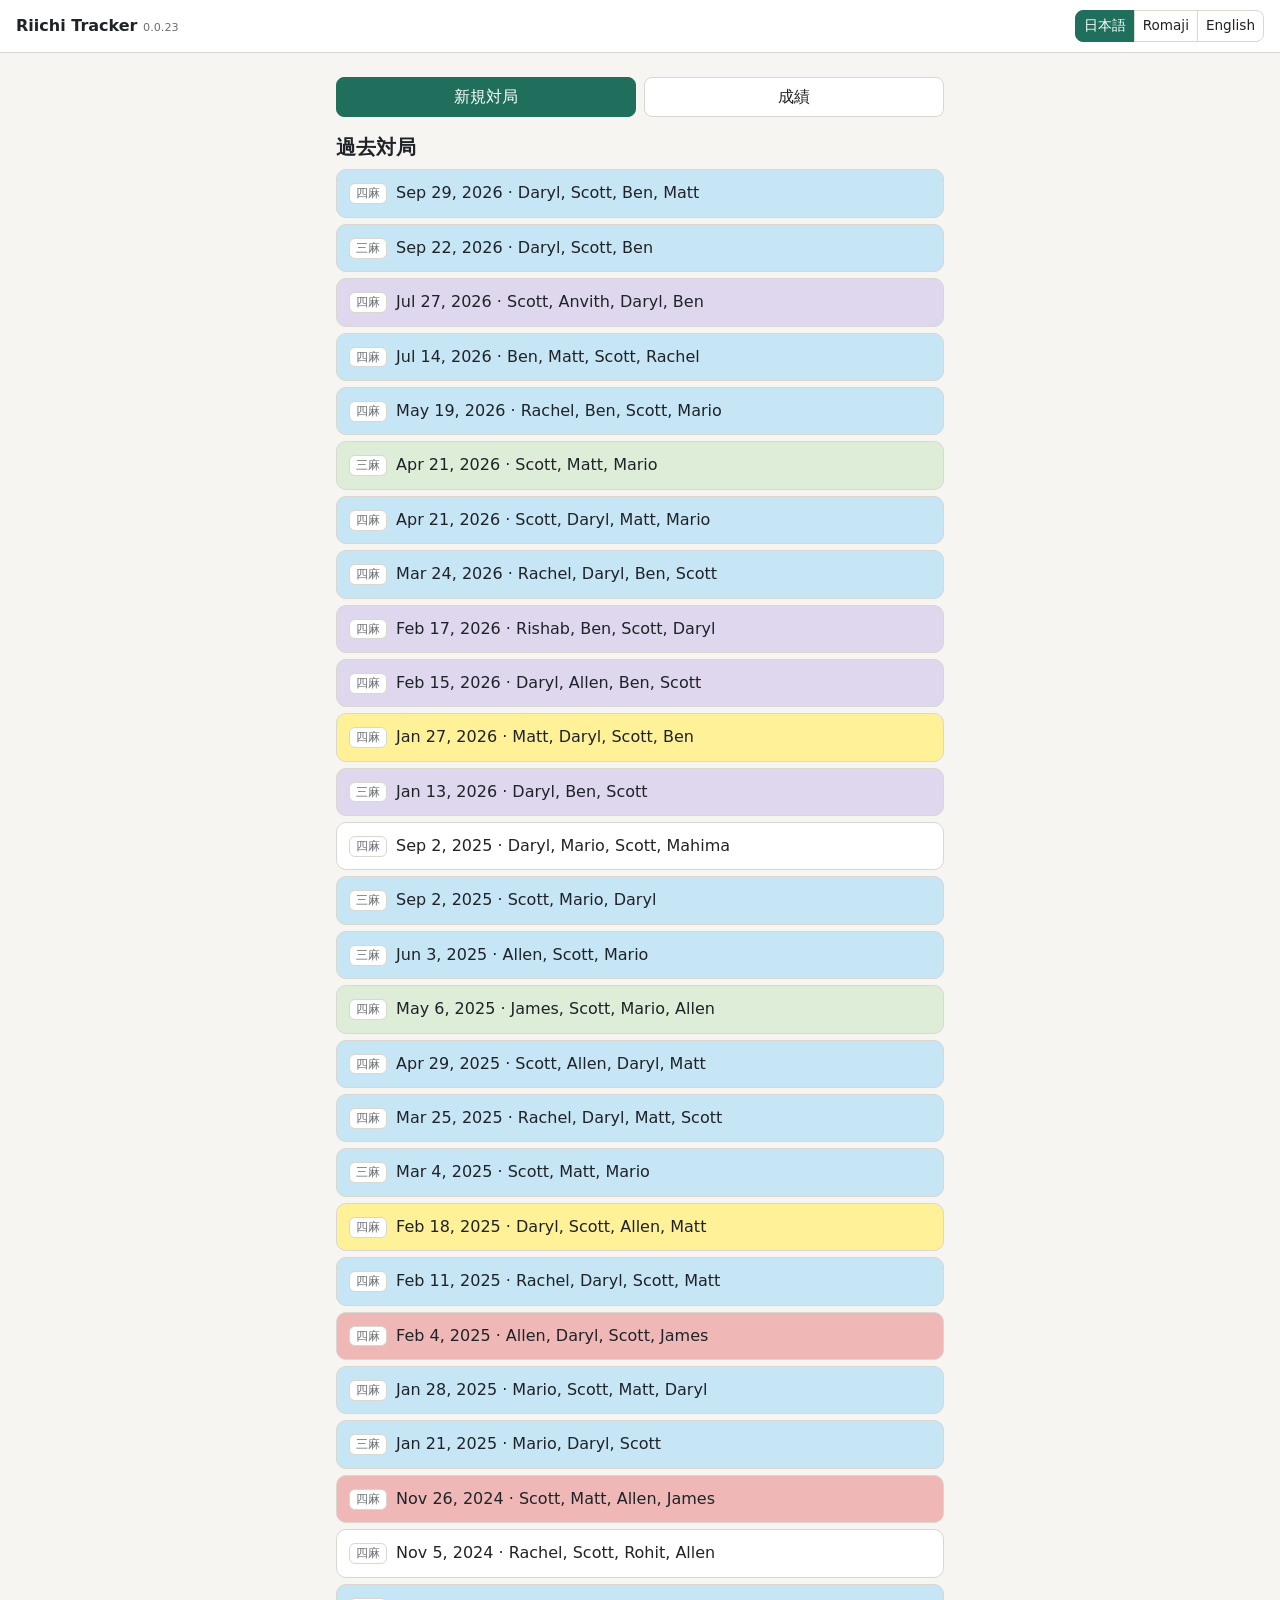
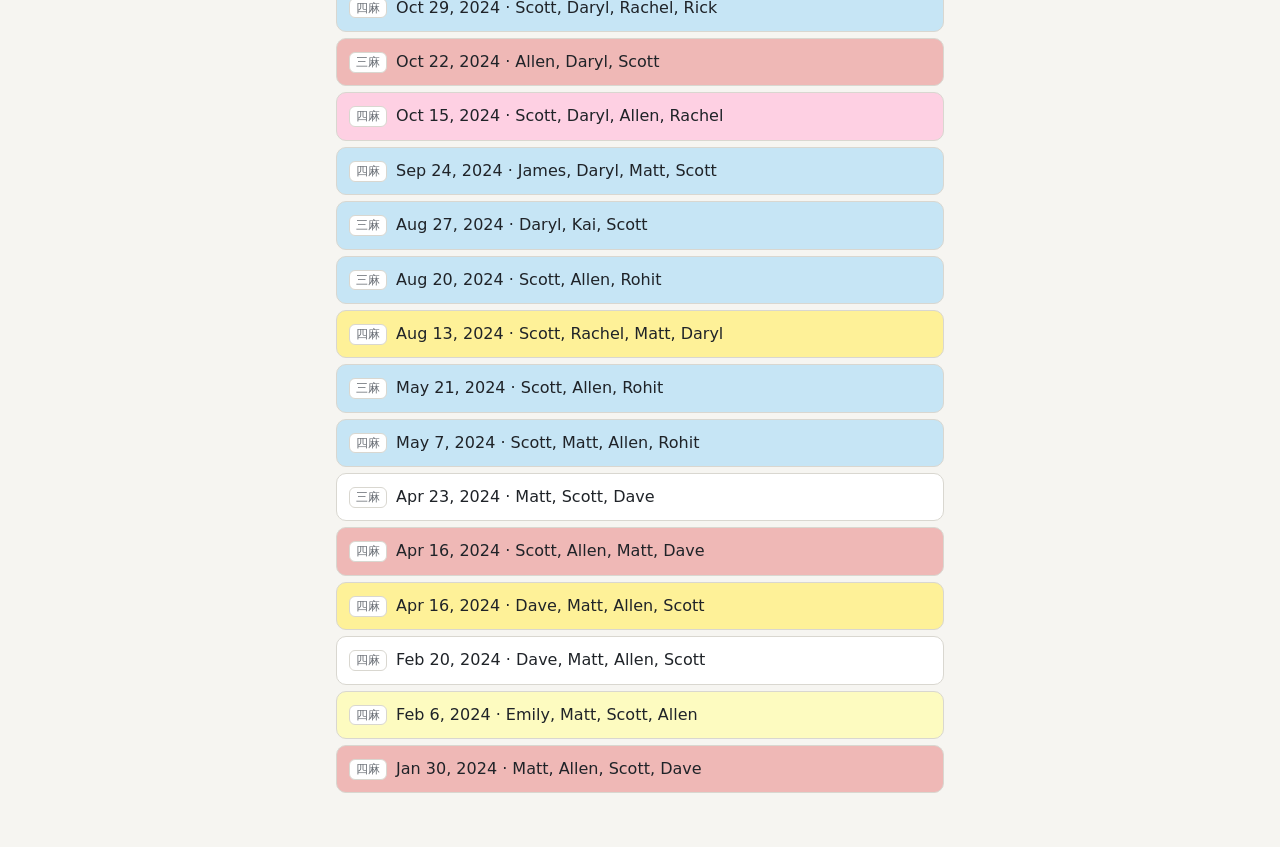
==== commit 22297968: "0.0.23: tap a round in a read-only game to view its hand" ====
--- a/index.html
+++ b/index.html
@@ -8,7 +8,7 @@
 </head>
 <body>
   <header>
-    <a href="#" class="title" data-action="title">Riichi Tracker <span class="version">0.0.22</span></a>
+    <a href="#" class="title" data-action="title">Riichi Tracker <span class="version">0.0.23</span></a>
     <div class="language" role="group" aria-label="Language">
       <button data-lang="jp">日本語</button><button data-lang="romaji">Romaji</button><button data-lang="en">English</button>
     </div>
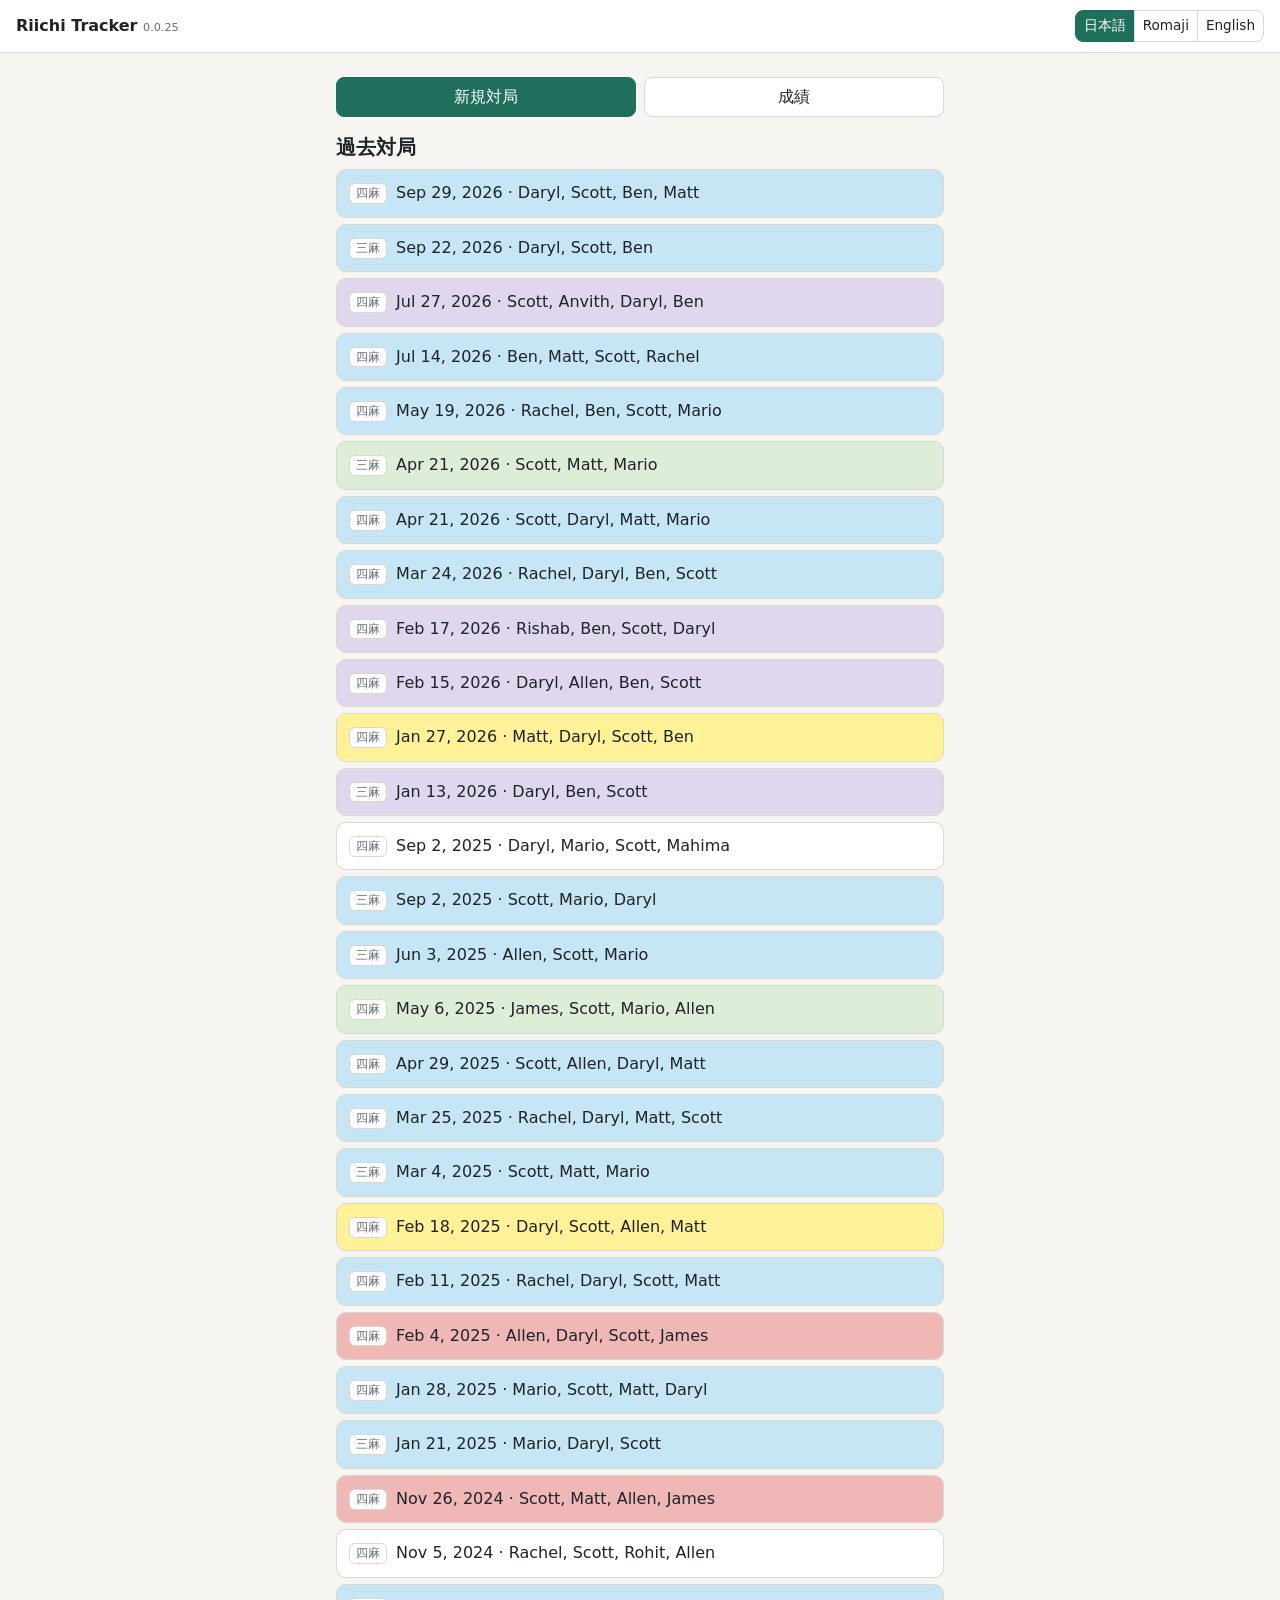
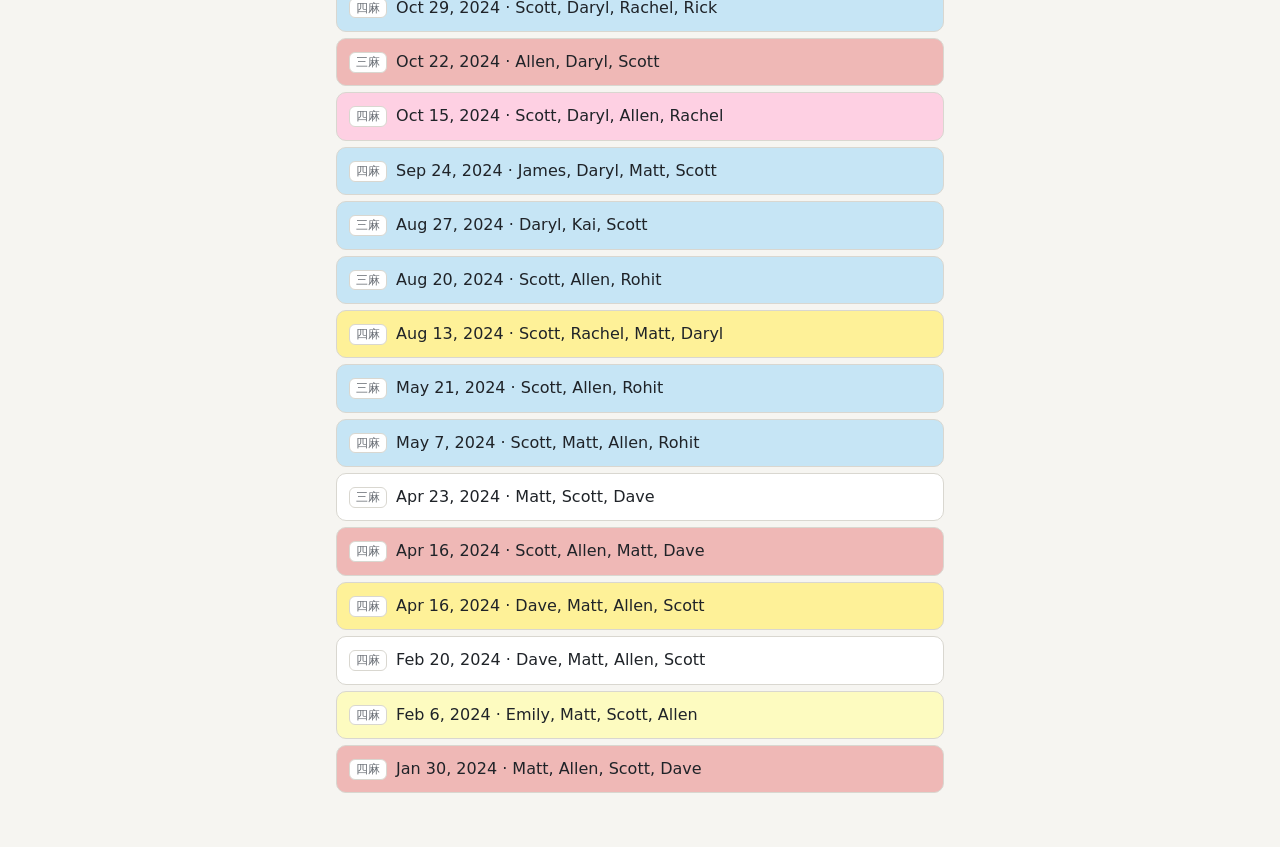
==== commit 7de7eca1: "0.0.25: hand view pops up from the bottom; tap anywhere to close" ====
--- a/index.html
+++ b/index.html
@@ -8,7 +8,7 @@
 </head>
 <body>
   <header>
-    <a href="#" class="title" data-action="title">Riichi Tracker <span class="version">0.0.23</span></a>
+    <a href="#" class="title" data-action="title">Riichi Tracker <span class="version">0.0.25</span></a>
     <div class="language" role="group" aria-label="Language">
       <button data-lang="jp">日本語</button><button data-lang="romaji">Romaji</button><button data-lang="en">English</button>
     </div>
--- a/css/style.css
+++ b/css/style.css
@@ -158,6 +158,11 @@
 /* Hand entry screen: covers the game screen while a win is entered. */
 body.locked { overflow: hidden; }
 .overlay { position: fixed; inset: 0; z-index: 10; overflow-y: auto; background: var(--bg); }
+/* The read-only hand: a panel that slides up from the bottom over the dimmed game screen. */
+.overlay.popup { display: flex; flex-direction: column; justify-content: flex-end; background: rgba(0, 0, 0, 0.45); cursor: pointer; }
+.overlay.popup .sheet { width: 100%; box-sizing: border-box; background: var(--bg); border-radius: 12px 12px 0 0;
+  padding-bottom: calc(16px + env(safe-area-inset-bottom)); animation: slide-up 0.2s ease-out; }
+@keyframes slide-up { from { transform: translateY(100%); } }
 .sheet { max-width: 640px; margin: 0 auto; padding: 12px 16px 32px; --tile: min(calc((100vw - 64px) / 15), 36px); }
 .sheet-head { display: flex; align-items: center; justify-content: space-between; gap: 8px; margin: 4px 0 10px; }
 .sheet-head p { margin: 0; min-width: 0; }
@@ -180,6 +185,9 @@
 .hand-row { display: flex; flex-wrap: wrap; align-items: flex-end; gap: 4px 2px; min-height: calc(var(--tile) * 4 / 3); margin: 6px 0; }
 .win-gap { width: calc(var(--tile) / 2); }
 .meld { display: inline-flex; align-items: flex-end; gap: 1px; margin-right: 10px; }
+/* A tile on its side: the slot takes the turned tile's width and height, and the tile turns inside it. */
+.side { display: inline-flex; align-items: center; justify-content: center; flex: none; width: calc(var(--tile) * 4 / 3); height: var(--tile); }
+.side > .mj { transform: rotate(-90deg); }
 .meld button.x { min-height: 0; padding: 2px 6px; margin-left: 4px; font-size: 0.8rem; align-self: center; }
 .ind-row { display: flex; flex-wrap: wrap; align-items: center; gap: 4px 16px; min-height: calc(var(--tile) * 4 / 3 + 4px); margin: 4px 0; }
 .ind { display: inline-flex; align-items: center; gap: 2px; }
